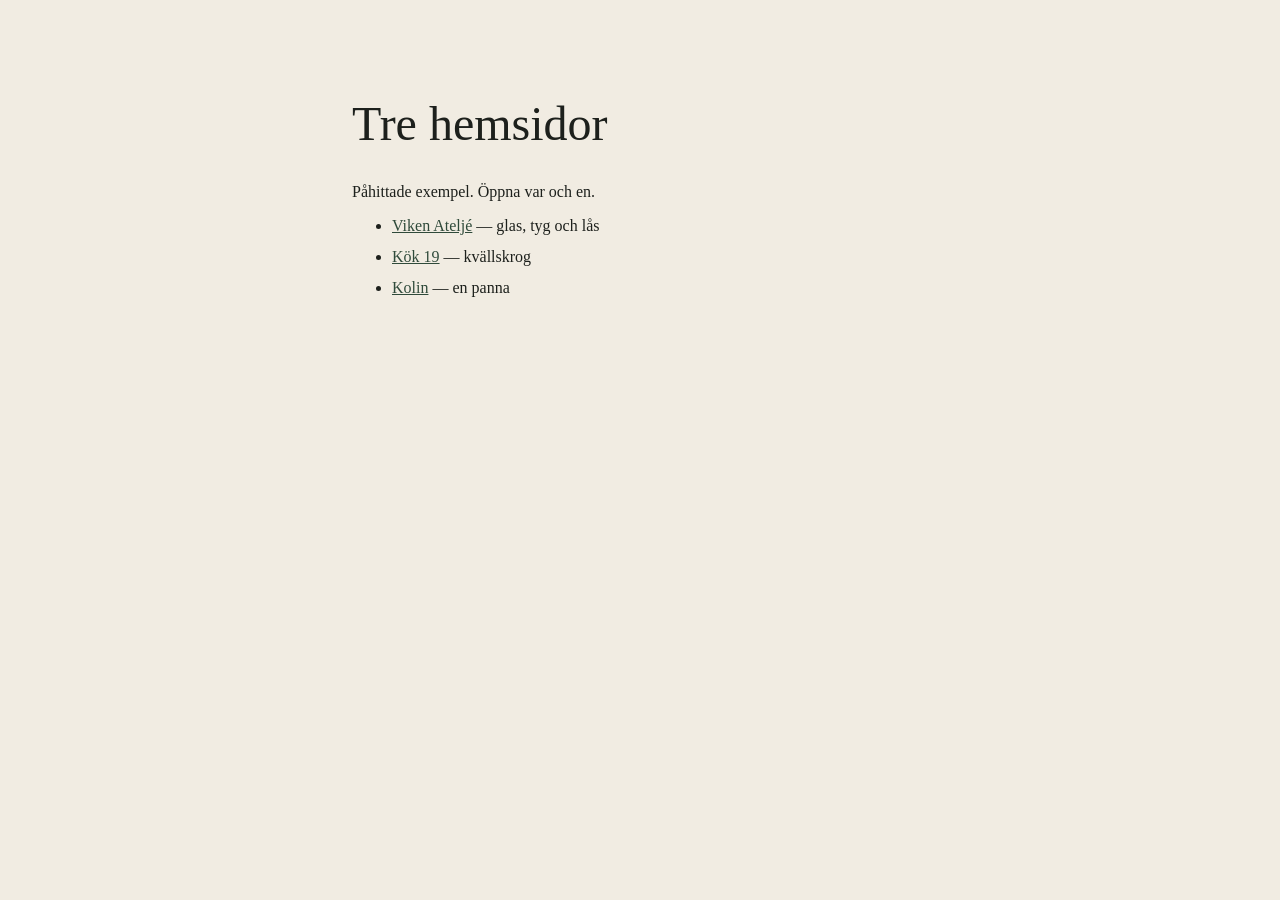
==== index.html @ 0de3a94e "Lägg till startsida och Pages-publicering" ====
<!DOCTYPE html>
<html lang="sv">
<head>
<meta charset="utf-8">
<meta name="viewport" content="width=device-width, initial-scale=1">
<title>Demohemsidor</title>
<style>
body{margin:0;background:#f1ece2;color:#1d201c;font-family:Georgia,serif}
main{max-width:36rem;margin:0 auto;padding:4rem 1.25rem}
a{color:#2f4a3a}
h1{font-weight:400;font-size:3rem}
li{margin:.8rem 0}
</style>
</head>
<body>
<main>
<h1>Tre hemsidor</h1>
<p>Påhittade exempel. Öppna var och en.</p>
<ul>
<li><a href="viken.html">Viken Ateljé</a> — glas, tyg och lås</li>
<li><a href="kok.html">Kök 19</a> — kvällskrog</li>
<li><a href="kolin.html">Kolin</a> — en panna</li>
</ul>
</main>
</body>
</html>
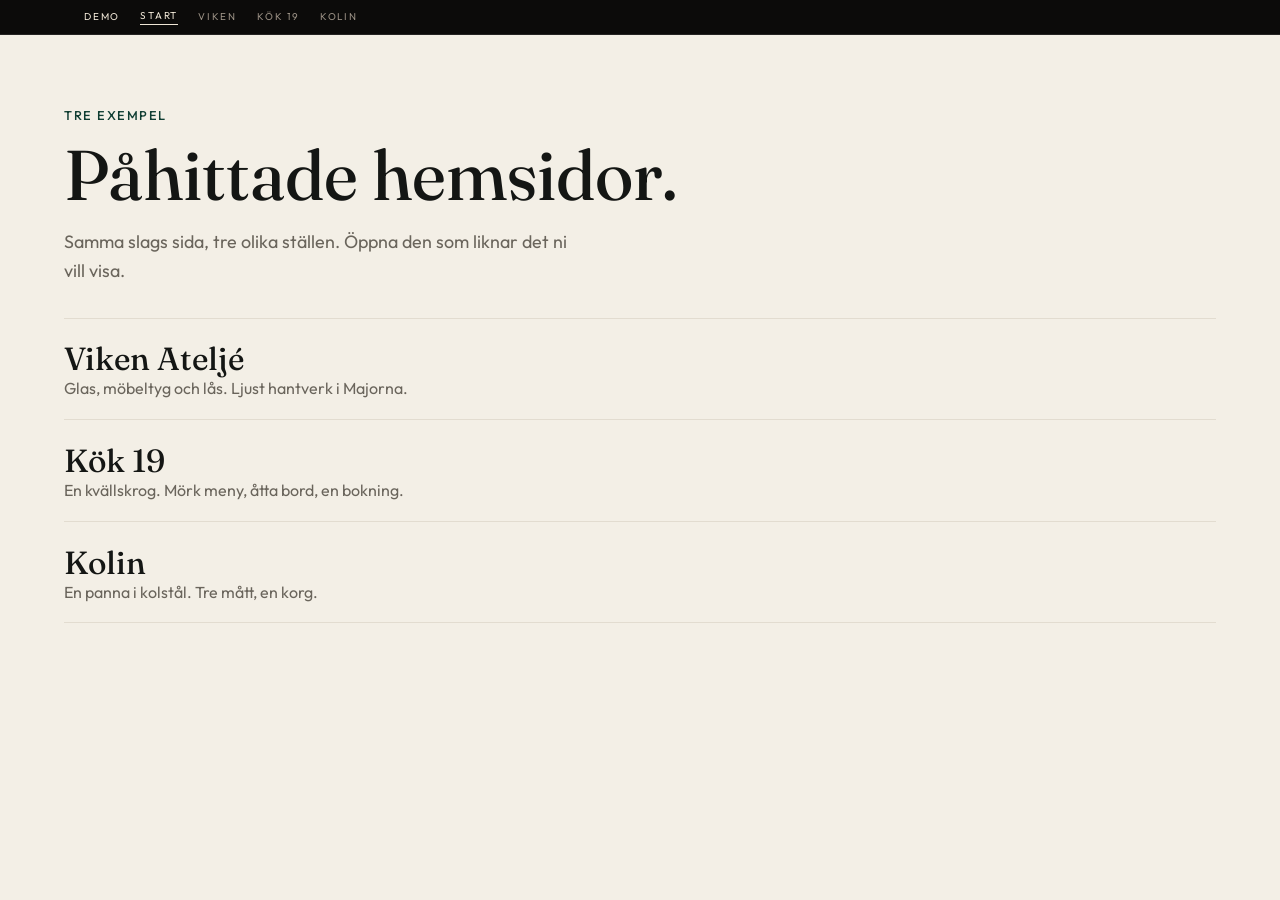
==== commit 61b4f5a7: "Lägg in de tre demohemsidorna så de går att öppna publikt. Viken, Kök 19 och Kolin ligger som egna s" ====
--- a/index.html
+++ b/index.html
@@ -4,23 +4,29 @@
 <meta charset="utf-8">
 <meta name="viewport" content="width=device-width, initial-scale=1">
 <title>Demohemsidor</title>
-<style>
-body{margin:0;background:#f1ece2;color:#1d201c;font-family:Georgia,serif}
-main{max-width:36rem;margin:0 auto;padding:4rem 1.25rem}
-a{color:#2f4a3a}
-h1{font-weight:400;font-size:3rem}
-li{margin:.8rem 0}
-</style>
+<link rel="preconnect" href="https://fonts.googleapis.com">
+<link href="https://fonts.googleapis.com/css2?family=Fraunces:opsz,wght@9..144,460;9..144,560&family=Outfit:wght@400;500;600&display=swap" rel="stylesheet">
+<link rel="stylesheet" href="assets/site.css">
 </head>
 <body>
-<main>
-<h1>Tre hemsidor</h1>
-<p>Påhittade exempel. Öppna var och en.</p>
-<ul>
-<li><a href="viken.html">Viken Ateljé</a> — glas, tyg och lås</li>
-<li><a href="kok.html">Kök 19</a> — kvällskrog</li>
-<li><a href="kolin.html">Kolin</a> — en panna</li>
-</ul>
-</main>
+  <header class="bar">
+    <div class="wrap">
+      <span>Demo</span>
+      <a href="index.html" class="on">Start</a>
+      <a href="viken.html">Viken</a>
+      <a href="kok.html">Kök 19</a>
+      <a href="kolin.html">Kolin</a>
+    </div>
+  </header>
+  <main class="wrap section">
+    <p class="kicker">Tre exempel</p>
+    <h1 style="margin-top:1rem">Påhittade hemsidor.</h1>
+    <p class="lede">Samma slags sida, tre olika ställen. Öppna den som liknar det ni vill visa.</p>
+    <ul class="index-list">
+      <li><a href="viken.html"><strong>Viken Ateljé</strong><span>Glas, möbeltyg och lås. Ljust hantverk i Majorna.</span></a></li>
+      <li><a href="kok.html"><strong>Kök 19</strong><span>En kvällskrog. Mörk meny, åtta bord, en bokning.</span></a></li>
+      <li><a href="kolin.html"><strong>Kolin</strong><span>En panna i kolstål. Tre mått, en korg.</span></a></li>
+    </ul>
+  </main>
 </body>
 </html>
--- a/assets/site.css
+++ b/assets/site.css
@@ -0,0 +1,197 @@
+:root {
+  --paper: #f3efe6;
+  --ink: #141614;
+  --muted: #6a655c;
+  --line: #e2dcd0;
+  --card: #faf8f4;
+  --pine: #0f3d32;
+  --foam: #efeae1;
+  --sans: "Outfit", ui-sans-serif, system-ui, sans-serif;
+  --display: "Fraunces", ui-serif, Georgia, serif;
+}
+* { box-sizing: border-box; }
+html { scroll-behavior: smooth; }
+body {
+  margin: 0;
+  background: var(--paper);
+  color: var(--ink);
+  font-family: var(--sans);
+  -webkit-font-smoothing: antialiased;
+}
+h1, h2, h3 { font-family: var(--display); font-weight: 460; text-wrap: balance; margin: 0; }
+p { text-wrap: pretty; }
+a { color: inherit; }
+button, a.btn { cursor: pointer; font: inherit; color: inherit; }
+img { max-width: 100%; display: block; }
+.wrap { max-width: 72rem; margin: 0 auto; padding: 0 1.25rem; }
+.bar {
+  position: sticky; top: 0; z-index: 50;
+  background: #0c0b0a; color: #efe6d6;
+  border-bottom: 1px solid rgba(255,255,255,.1);
+}
+.bar .wrap {
+  display: flex; align-items: center; gap: 1.25rem;
+  overflow-x: auto; padding-top: .55rem; padding-bottom: .55rem;
+  font-size: .62rem; letter-spacing: .18em; text-transform: uppercase;
+}
+.bar a { text-decoration: none; color: #9a9084; white-space: nowrap; }
+.bar a.on { color: #efe6d6; border-bottom: 1px solid #efe6d6; padding-bottom: 2px; }
+.top {
+  position: sticky; top: 2.05rem; z-index: 30;
+  background: color-mix(in srgb, var(--paper) 90%, transparent);
+  backdrop-filter: blur(10px);
+  border-bottom: 1px solid color-mix(in srgb, var(--line) 80%, transparent);
+}
+.top .wrap { display: flex; align-items: center; justify-content: space-between; height: 4rem; }
+.brand { display: flex; align-items: center; gap: .75rem; text-decoration: none; background: none; border: 0; padding: 0; }
+.brand span { font-size: .8rem; font-weight: 500; letter-spacing: .16em; text-transform: uppercase; }
+.btn {
+  display: inline-flex; align-items: center; justify-content: center;
+  min-height: 3rem; padding: 0 1.35rem;
+  background: var(--pine); color: var(--paper);
+  border: 0; text-decoration: none;
+  letter-spacing: .16em; text-transform: uppercase; font-size: .68rem; font-weight: 500;
+}
+.btn.ink { background: var(--ink); }
+.btn.ghost { background: var(--card); color: var(--ink); border: 1px solid var(--line); }
+.btn.sm { min-height: 2.6rem; padding: 0 1rem; }
+.chip {
+  min-height: 2.75rem; padding: 0 1rem;
+  border: 1px solid var(--line); background: var(--card); color: var(--ink);
+  letter-spacing: .08em; text-transform: uppercase; font-size: .72rem;
+}
+.chip.on, .pick.on { background: var(--ink); color: var(--paper); border-color: var(--ink); }
+.pick.pine.on { background: var(--pine); border-color: var(--pine); color: var(--paper); }
+.nav {
+  position: sticky; top: 6.05rem; z-index: 25;
+  border-bottom: 1px solid var(--line); background: var(--paper);
+}
+.nav .inner { position: relative; display: flex; flex-wrap: wrap; gap: .75rem; align-items: center; padding: .75rem 0; }
+.nav-btn {
+  width: 100%; max-width: 20rem; min-height: 3.5rem;
+  display: flex; align-items: center; justify-content: space-between;
+  border: 1px solid var(--line); background: transparent; padding: 0 1rem; text-align: left;
+}
+.nav-btn small { display: block; letter-spacing: .16em; text-transform: uppercase; color: var(--muted); font-size: .65rem; }
+.nav-btn strong { font-family: var(--display); font-size: 1.5rem; font-weight: 460; }
+.menu {
+  position: absolute; left: 0; top: 100%; z-index: 40;
+  width: min(20rem, calc(100% - 0px));
+  border: 1px solid var(--line); border-top: 0; background: var(--card); margin: 0; padding: 0; list-style: none;
+}
+.menu button { width: 100%; text-align: left; background: transparent; border: 0; padding: .75rem 1rem; }
+.menu button.on { background: var(--paper); }
+.menu strong { display: block; font-family: var(--display); font-size: 1.2rem; font-weight: 460; }
+.menu span { color: var(--muted); font-size: .75rem; }
+.hint { max-width: 28rem; color: var(--muted); font-size: .9rem; line-height: 1.5; margin: 0; }
+.hero { display: grid; gap: 2.5rem; align-items: end; padding: 4rem 0 4.5rem; }
+.kicker { letter-spacing: .12em; text-transform: uppercase; color: var(--pine); font-size: .8rem; font-weight: 500; margin: 0; }
+h1 { font-size: clamp(2.7rem, 6vw, 4.4rem); line-height: 1.02; }
+.lede { font-size: 1.12rem; color: var(--muted); max-width: 34rem; line-height: 1.6; }
+.actions { display: flex; flex-wrap: wrap; gap: .75rem; margin-top: 1.6rem; }
+.shot { width: 100%; object-fit: cover; }
+.cap { color: var(--muted); margin: .7rem 0 0; font-size: .9rem; }
+.band { border-top: 1px solid var(--line); border-bottom: 1px solid var(--line); }
+.promises { display: grid; }
+.promises article { padding: 2rem 1.25rem; }
+.promises h3 { font-size: 1.6rem; }
+.promises p, .muted { color: var(--muted); }
+.section { padding: 4.5rem 0; }
+.section h2 { font-size: clamp(2.2rem, 4vw, 3.2rem); line-height: 1.05; }
+.row-between { display: flex; flex-wrap: wrap; align-items: end; justify-content: space-between; gap: 1.5rem; }
+.list { list-style: none; margin: 2.5rem 0 0; padding: 0; border-top: 1px solid var(--line); }
+.list li { display: grid; gap: .4rem; padding: 1.4rem 0; border-bottom: 1px solid var(--line); }
+.price { font-variant-numeric: tabular-nums; }
+.gallery { display: grid; grid-template-columns: 1fr 1fr; gap: .75rem; margin-top: 2rem; list-style: none; padding: 0; }
+.tile { position: relative; overflow: hidden; }
+.tile img { aspect-ratio: 4/5; width: 100%; object-fit: cover; }
+.tile span {
+  position: absolute; left: .75rem; bottom: .75rem;
+  color: var(--paper); font-size: .65rem; letter-spacing: .16em; text-transform: uppercase;
+}
+.compare { position: relative; aspect-ratio: 16/10; overflow: hidden; }
+.compare img { position: absolute; inset: 0; width: 100%; height: 100%; object-fit: cover; }
+.compare input { position: absolute; inset: 0; width: 100%; height: 100%; opacity: 0; cursor: ew-resize; margin: 0; }
+.hair { position: absolute; top: 0; bottom: 0; width: 1px; background: var(--paper); pointer-events: none; }
+.tag {
+  position: absolute; top: 1rem; font-size: .65rem; letter-spacing: .16em; text-transform: uppercase; pointer-events: none;
+}
+.hours { list-style: none; margin: 2rem 0 0; padding: 0; }
+.hours li { display: flex; justify-content: space-between; padding: .75rem 0; border-bottom: 1px solid var(--line); font-size: .95rem; }
+.quote { border-top: 1px solid var(--line); padding: 1.2rem 0; }
+.quote p { font-family: var(--display); font-size: 1.45rem; line-height: 1.25; margin: 0; }
+.quote small { display: block; margin-top: .7rem; letter-spacing: .14em; text-transform: uppercase; color: var(--muted); }
+.card { border: 1px solid var(--line); background: var(--card); padding: 1.25rem; }
+label span, .lbl { display: block; color: var(--muted); font-size: .85rem; margin-bottom: .4rem; }
+input, textarea {
+  width: 100%; min-height: 3rem; border: 1px solid var(--line); background: var(--paper);
+  color: var(--ink); padding: .7rem 1rem; font: inherit; outline: none;
+}
+textarea { min-height: 8rem; resize: none; }
+input:focus, textarea:focus { border-color: var(--pine); }
+.picks { display: flex; flex-wrap: wrap; gap: .5rem; }
+.grid-2 { display: grid; gap: 2.5rem; }
+.faq { background: var(--ink); color: var(--paper); }
+.faq .muted, .faq p { color: color-mix(in srgb, var(--paper) 75%, transparent); }
+.faq-item { border-bottom: 1px solid color-mix(in srgb, var(--paper) 15%, transparent); }
+.faq-item button {
+  width: 100%; display: flex; justify-content: space-between; gap: 1rem;
+  background: none; border: 0; color: inherit; text-align: left; padding: 1.2rem 0;
+  font-family: var(--display); font-size: 1.45rem;
+}
+.tables { display: grid; grid-template-columns: repeat(4, 1fr); gap: .5rem; }
+.tables button {
+  min-height: 4rem; border: 1px solid var(--line); background: var(--paper); color: var(--ink);
+  display: flex; flex-direction: column; align-items: center; justify-content: center;
+}
+.tables button small { color: inherit; opacity: .75; }
+.tables button.on { background: var(--pine); color: var(--paper); border-color: var(--pine); }
+.tables button:disabled { opacity: .4; cursor: not-allowed; }
+.step { width: 2.75rem; height: 2.75rem; border: 1px solid var(--line); background: transparent; }
+.sizes button {
+  width: 100%; display: grid; gap: .35rem; text-align: left;
+  background: none; border: 0; border-bottom: 1px solid var(--line); padding: 1.4rem 0; color: var(--muted);
+}
+.sizes button.on { color: var(--ink); }
+.sizes .cm { font-family: var(--display); font-size: 2.2rem; color: var(--ink); }
+footer { border-top: 1px solid var(--line); }
+footer .wrap { display: flex; flex-wrap: wrap; justify-content: space-between; gap: .5rem; padding-top: 2rem; padding-bottom: 2rem; color: var(--muted); font-size: .9rem; }
+.insight { font-family: var(--display); font-style: italic; color: var(--muted); font-size: .95rem; margin: 0 0 1rem; }
+.index-list { list-style: none; padding: 0; margin: 2rem 0 0; }
+.index-list a {
+  display: block; padding: 1.3rem 0; border-top: 1px solid var(--line); text-decoration: none;
+}
+.index-list li:last-child a { border-bottom: 1px solid var(--line); }
+.index-list strong { display: block; font-family: var(--display); font-size: 2rem; font-weight: 460; }
+.index-list span { color: var(--muted); }
+.err { color: var(--pine); font-size: .9rem; }
+.theme-kok {
+  --paper: #0c0b0a; --ink: #efe6d6; --muted: #9a9084; --line: #2a2622;
+  --card: #141210; --pine: #c4b49a; --foam: #141210;
+}
+.theme-kolin {
+  --paper: #e4e2de; --ink: #161616; --muted: #5c5a56; --line: #cbc7c0;
+  --card: #f4f2ee; --pine: #7a2e24;
+}
+@keyframes rise {
+  from { opacity: 0; transform: translateY(12px); }
+  to { opacity: 1; transform: none; }
+}
+[data-panel]:not([hidden]) { animation: rise .5s cubic-bezier(.2,0,0,1); }
+@media (min-width: 800px) {
+  .hero.v { grid-template-columns: 7fr 5fr; }
+  .hero.k { grid-template-columns: 1fr 1fr; }
+  .hero.c { grid-template-columns: 5fr 7fr; }
+  .promises { grid-template-columns: 1fr 1fr 1fr; }
+  .promises article + article { border-left: 1px solid var(--line); }
+  .split { grid-template-columns: 1fr 1fr; }
+  .split-4 { grid-template-columns: 5fr 7fr; }
+  .split-5 { grid-template-columns: 4fr 8fr; }
+  .list li, .sizes button { grid-template-columns: 1fr auto; align-items: baseline; }
+  .sizes button { grid-template-columns: 8rem 1fr auto; }
+  .gallery { grid-template-columns: 1fr 1fr 1fr; }
+  .nav-btn { width: 20rem; }
+}
+@media (prefers-reduced-motion: reduce) {
+  * { animation: none !important; transition: none !important; }
+}
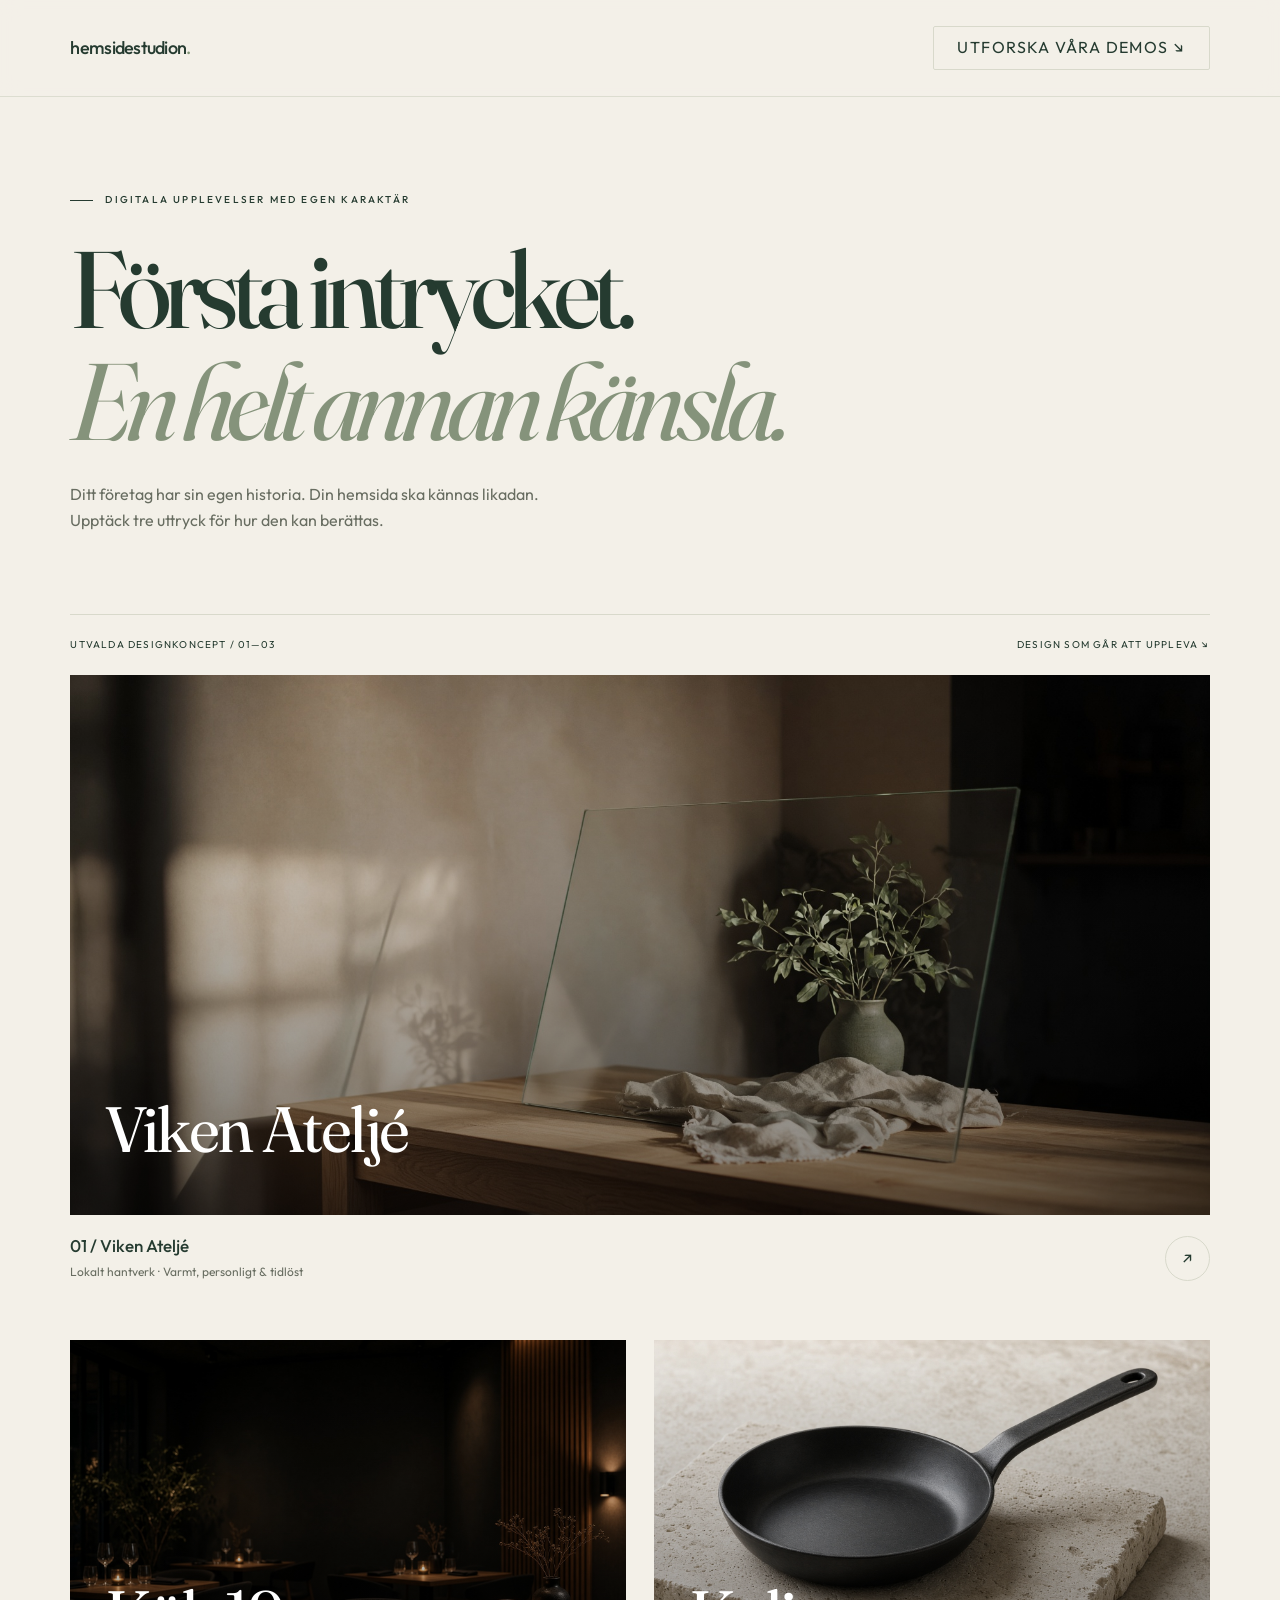
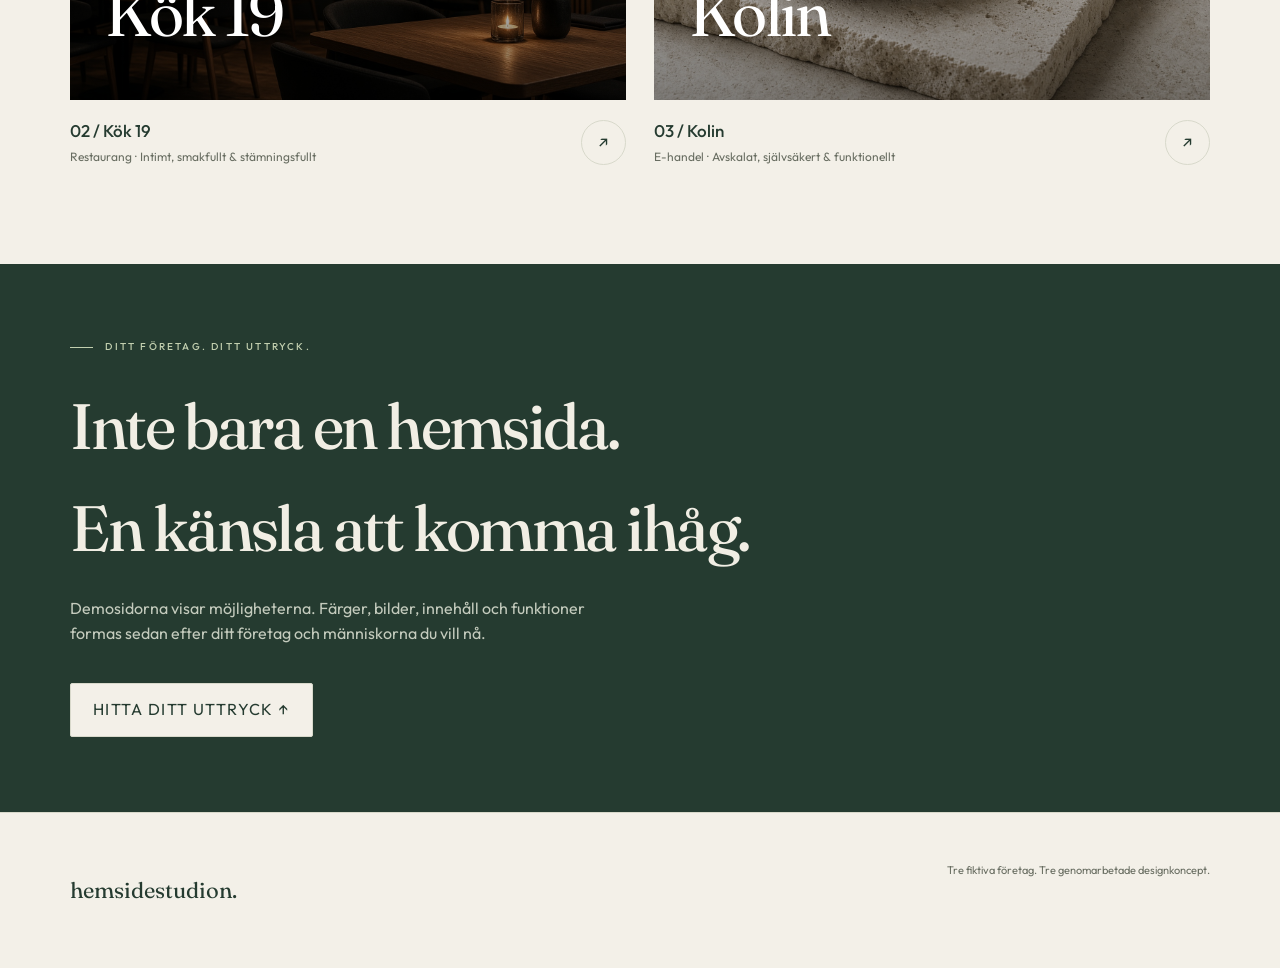
==== commit 51d489e2: "Redesign three demos with distinct premium visual identities" ====
--- a/index.html
+++ b/index.html
@@ -1,32 +1,25 @@
 <!DOCTYPE html>
 <html lang="sv">
 <head>
-<meta charset="utf-8">
-<meta name="viewport" content="width=device-width, initial-scale=1">
-<title>Demohemsidor</title>
+<meta charset="utf-8"><meta name="viewport" content="width=device-width, initial-scale=1">
+<title>Hemsidestudion — Tre uttryck. Din nästa hemsida.</title>
+<meta name="description" content="Utforska tre skräddarsydda designkoncept för hantverk, restaurang och e-handel. Hemsidor med känsla, karaktär och genomtänkta detaljer.">
 <link rel="preconnect" href="https://fonts.googleapis.com">
 <link href="https://fonts.googleapis.com/css2?family=Fraunces:opsz,wght@9..144,460;9..144,560&family=Outfit:wght@400;500;600&display=swap" rel="stylesheet">
-<link rel="stylesheet" href="assets/site.css">
+<link rel="stylesheet" href="assets/site.css"><link rel="stylesheet" href="assets/premium.css">
 </head>
-<body>
-  <header class="bar">
-    <div class="wrap">
-      <span>Demo</span>
-      <a href="index.html" class="on">Start</a>
-      <a href="viken.html">Viken</a>
-      <a href="kok.html">Kök 19</a>
-      <a href="kolin.html">Kolin</a>
-    </div>
-  </header>
-  <main class="wrap section">
-    <p class="kicker">Tre exempel</p>
-    <h1 style="margin-top:1rem">Påhittade hemsidor.</h1>
-    <p class="lede">Samma slags sida, tre olika ställen. Öppna den som liknar det ni vill visa.</p>
-    <ul class="index-list">
-      <li><a href="viken.html"><strong>Viken Ateljé</strong><span>Glas, möbeltyg och lås. Ljust hantverk i Majorna.</span></a></li>
-      <li><a href="kok.html"><strong>Kök 19</strong><span>En kvällskrog. Mörk meny, åtta bord, en bokning.</span></a></li>
-      <li><a href="kolin.html"><strong>Kolin</strong><span>En panna i kolstål. Tre mått, en korg.</span></a></li>
-    </ul>
-  </main>
-</body>
-</html>
+<body class="portfolio">
+<a class="skip-link" href="#main-content">Till innehållet</a>
+<header class="top"><div class="wrap"><a class="brand" href="index.html"><span>hemsidestudion<span style="color:#819576">.</span></span></a><a class="btn ghost sm" href="#koncept">Utforska våra demos ↘</a></div></header>
+<main id="main-content" class="wrap">
+<section class="portfolio-intro"><p class="kicker">Digitala upplevelser med egen karaktär</p><h1>Första intrycket.<br><em>En helt annan känsla.</em></h1><p class="lede">Ditt företag har sin egen historia. Din hemsida ska kännas likadan. Upptäck tre uttryck för hur den kan berättas.</p></section>
+<div class="portfolio-meta" id="koncept"><span>Utvalda designkoncept / 01—03</span><span>Design som går att uppleva ↘</span></div>
+<section class="showcase" aria-label="Utforska demosidorna">
+<a class="project" href="viken.html"><div class="project-image"><img src="media/workshop.jpg" alt="Varm och ljus hantverksateljé med arbetsbänk"><div class="project-overlay">Viken Ateljé</div></div><div class="project-meta"><div><h2>01 / Viken Ateljé</h2><p>Lokalt hantverk · Varmt, personligt & tidlöst</p></div><span class="project-arrow" aria-hidden="true">↗</span></div></a>
+<a class="project" href="kok.html"><div class="project-image"><img src="media/kok-room.jpg" alt="Stämningsfull kvällskrog med varmt ljus" loading="lazy"><div class="project-overlay">Kök 19</div></div><div class="project-meta"><div><h2>02 / Kök 19</h2><p>Restaurang · Intimt, smakfullt & stämningsfullt</p></div><span class="project-arrow" aria-hidden="true">↗</span></div></a>
+<a class="project" href="kolin.html"><div class="project-image"><img src="media/kolin-panna.jpg" alt="Kolstålspanna mot en naturlig stenyta" loading="lazy"><div class="project-overlay">Kolin</div></div><div class="project-meta"><div><h2>03 / Kolin</h2><p>E-handel · Avskalat, självsäkert & funktionellt</p></div><span class="project-arrow" aria-hidden="true">↗</span></div></a>
+</section>
+</main>
+<section class="portfolio-end"><div class="wrap"><p class="kicker" style="color:#c2cfaf">Ditt företag. Ditt uttryck.</p><h2 style="margin-top:20px">Inte bara en hemsida.<br>En känsla att komma ihåg.</h2><p>Demosidorna visar möjligheterna. Färger, bilder, innehåll och funktioner formas sedan efter ditt företag och människorna du vill nå.</p><a href="#koncept" class="btn ghost" style="background:#f3f0e8;margin-top:20px">Hitta ditt uttryck ↑</a></div></section>
+<footer><div class="wrap"><p>hemsidestudion.</p><p>Tre fiktiva företag. Tre genomarbetade designkoncept.</p></div></footer>
+</body></html>
--- a/assets/premium.css
+++ b/assets/premium.css
@@ -0,0 +1,12 @@
+/* Art direction shared by the three independent demo concepts. */
+:root{--paper:#f2efe7;--ink:#253e34;--muted:#686d61;--line:#d8d9cb;--pine:#284e3c;--card:#faf9f3}
+[hidden]{display:none!important}body{line-height:1.6}button{cursor:pointer}a,button,input,textarea{touch-action:manipulation}a:focus-visible,button:focus-visible,input:focus-visible,textarea:focus-visible{outline:2px solid var(--pine);outline-offset:5px}::selection{background:#bdccae;color:#17271e}.wrap{max-width:1440px;padding-left:5.5%;padding-right:5.5%}.bar{position:relative;background:#20392f;color:#faf8ed}.bar .wrap{min-height:36px;font-size:10px;letter-spacing:.14em}.bar a{color:#c1cbbf}.bar .wrap>span{margin-right:auto;color:#e4e9dc}.bar a.on{color:#fff}.top{top:0;background:color-mix(in srgb,var(--paper) 94%,transparent)}.top .wrap{height:96px}.brand span{font-family:var(--display);font-size:27px;letter-spacing:-.04em!important;text-transform:none}.brand svg{width:36px;height:36px}.btn{min-height:54px;font-size:11px;letter-spacing:.09em;border-radius:2px;transition:transform .25s,background .25s,box-shadow .25s;color:var(--paper)!important}.btn:hover{transform:translateY(-3px);box-shadow:0 8px 22px #0002}.btn.ghost{color:var(--ink)!important;background:transparent}.btn.sm{min-height:44px;padding:0 23px}.nav{position:relative;top:auto;background:var(--paper)}.nav .inner{padding-top:13px;padding-bottom:13px}.nav-btn{display:none}.nav .hint{display:none}.nav .menu{position:static;display:flex;gap:32px;width:100%;border:0;background:none}.menu li{list-style:none}.menu button{padding:8px 0;color:var(--muted);position:relative}.menu button strong{font-family:var(--sans);font-size:12px;font-weight:400;letter-spacing:.04em}.menu button span{display:none}.menu button.on{background:none;color:var(--ink)}.menu button.on:after{content:'';position:absolute;bottom:0;left:0;width:100%;height:2px;background:var(--pine)}.hero{gap:5%;padding-top:64px;padding-bottom:76px;align-items:center;min-height:650px}.hero h1{font-size:clamp(56px,6.7vw,100px);line-height:1.01;letter-spacing:-.065em;max-width:10ch;font-weight:460}.hero .lede{font-size:16px;line-height:1.8;max-width:390px;margin-top:27px}.kicker{font-size:10px;letter-spacing:.22em;font-weight:500}.kicker:before{content:'';display:inline-block;width:23px;height:1px;background:currentColor;vertical-align:middle;margin-right:12px}.hero .actions{margin-top:32px}.hero figure{position:relative}.hero .shot{height:510px;object-fit:cover;aspect-ratio:auto!important}.hero.v .shot{border-radius:46% 46% 3px 3px}.hero.v figure:after{content:'OMSORG I VARJE DETALJ';position:absolute;right:-20px;bottom:42px;width:116px;height:116px;border-radius:50%;background:#d6dfba;color:#28432f;display:grid;place-items:center;text-align:center;font-size:10px;letter-spacing:.12em;padding:20px;transform:rotate(12deg)}.cap{font-size:10px;letter-spacing:.08em;text-transform:uppercase;margin-top:16px}.section{padding-top:88px;padding-bottom:88px}.section h2{font-size:clamp(40px,4.7vw,68px);letter-spacing:-.045em;line-height:1.08}.promises{max-width:1280px;margin:auto}.promises article{padding:38px 5%}.promises h3{font-size:29px;letter-spacing:-.025em}.promises p{font-size:14px;max-width:280px}.band{background:color-mix(in srgb,var(--pine) 4%,var(--paper))}.insight{display:none}.list{margin-top:40px}.list li{padding:25px 0}.list h3{font-size:25px}.list .muted{font-size:14px}.chip{border-radius:2px;transition:background .2s}.chip:hover{border-color:var(--pine)}.gallery{gap:24px}.tile img{transition:transform .6s}.tile:hover img{transform:scale(1.045)}.tile:after{content:'';position:absolute;inset:50% 0 0;background:linear-gradient(transparent,#0008);pointer-events:none}.tile span{z-index:1;left:20px;bottom:20px;font-size:11px}.card{padding:32px;box-shadow:0 14px 45px #151b1305}.faq{background:#233e31;color:#f3efe6}.faq .section{max-width:1100px}.faq h2{color:#f3efe6}.faq-item button{font-size:25px}.faq-item p{line-height:1.8;max-width:720px}.hours li{padding:13px 0}.quote{padding:24px 0}.quote small{font-size:10px}.compare{border-radius:3px}.hair:after{content:'↔';position:absolute;top:45%;left:-22px;background:#f6f2e7;color:#20392f;width:45px;height:45px;border-radius:50%;display:grid;place-items:center}footer .wrap{padding-top:38px;padding-bottom:38px;font-size:11px}footer p:first-child{font-family:var(--display);font-size:22px;color:var(--ink)}.demo-note{font-size:10px;letter-spacing:.04em;padding:9px 5.5%;text-align:center;border-top:1px solid var(--line);color:var(--muted)}
+.theme-kok{--paper:#171a15;--ink:#eee7d7;--muted:#a8aa99;--line:#3a3e31;--card:#20241c;--pine:#d2d5ab;--display:'Cormorant Garamond',Georgia,serif}.theme-kok .bar{background:#10130f}.theme-kok .brand span{font-size:39px}.theme-kok .hero{position:relative;min-height:690px;isolation:isolate;grid-template-columns:1fr;padding-top:90px;padding-bottom:90px}.theme-kok .hero:after{content:'';position:absolute;inset:0;background:linear-gradient(90deg,#11170fea 0%,#11170fa8 40%,#11170f05 100%);z-index:-1}.theme-kok .hero>.shot{position:absolute;inset:0;width:100%;height:100%;z-index:-2;filter:brightness(.75);object-position:center 60%}.theme-kok .hero>div{max-width:650px}.theme-kok .hero h1{font-size:clamp(68px,8.7vw,126px);font-weight:400;letter-spacing:-.045em;max-width:9ch}.theme-kok .hero .lede{color:#dddccc}.theme-kok .hero .kicker{color:#e1d8b2}.theme-kok .hero .btn{background:#d7d6b1;color:#1b2118!important}.theme-kok .section h2{font-size:clamp(48px,5vw,76px)}.theme-kok .list{max-width:900px;margin-left:auto;margin-right:auto}.theme-kok .price{color:#d4c5a2}.theme-kok .tables button.on{color:#171a15}.theme-kok .btn{color:#171a15!important}.theme-kok .btn.ink{color:#171a15!important}.theme-kok .faq{background:#10130f}
+.theme-kolin{--paper:#e7e5de;--ink:#272823;--muted:#67675f;--line:#c7c8bd;--card:#f3f2eb;--pine:#8d3926;--display:'Outfit',Arial,sans-serif}.theme-kolin .bar{background:#262820}.theme-kolin .brand span{font-family:var(--sans);font-size:38px;font-weight:600;letter-spacing:-.065em!important}.theme-kolin .hero{gap:5%;min-height:650px}.theme-kolin .hero h1{font-size:clamp(64px,7.6vw,110px);font-weight:500;letter-spacing:-.075em;line-height:.98}.theme-kolin .hero .shot{height:560px;mix-blend-mode:multiply;object-fit:cover}.theme-kolin #hero-meta{border-top:1px solid var(--line);padding-top:20px;font-size:13px;letter-spacing:.1em}.theme-kolin .section h2{font-weight:500}.theme-kolin .sizes button{padding:30px 16px;transition:background .2s}.theme-kolin .sizes button:hover,.theme-kolin .sizes button.on{background:#d9dbcf}.theme-kolin .btn.ink{background:#272823}.editorial{display:grid;grid-template-columns:1fr 1fr;gap:7%;align-items:center}.editorial img{width:100%;height:440px;object-fit:cover}.editorial h2{margin-top:22px}.editorial .lede{font-size:15px}.detail-strip{display:flex;justify-content:space-between;gap:20px;flex-wrap:wrap;padding:23px 0;font-size:10px;letter-spacing:.13em;text-transform:uppercase}.theme-kok .detail-strip{color:#c9c8af}.theme-kolin .detail-strip{font-weight:500}
+.portfolio{--paper:#f3f0e8;--ink:#253b30;--pine:#253b30}.portfolio .top{position:relative}.portfolio .brand span{font-family:var(--sans);font-size:18px;letter-spacing:-.04em!important}.portfolio-intro{padding:95px 0 65px}.portfolio-intro h1{max-width:950px;font-size:clamp(56px,8.5vw,120px);letter-spacing:-.065em;line-height:1.03;margin:25px 0}.portfolio-intro h1 em{font-weight:400;color:#85937b}.portfolio-intro .lede{max-width:530px;font-size:16px}.portfolio-meta{display:flex;justify-content:space-between;border-top:1px solid var(--line);padding:22px 0;font-size:10px;text-transform:uppercase;letter-spacing:.12em}.showcase{display:grid;grid-template-columns:1fr 1fr;gap:55px 28px;padding-bottom:95px}.project{text-decoration:none;display:block;min-width:0}.project:first-child{grid-column:1/-1}.project-image{position:relative;overflow:hidden;background:#ddd}.project img{width:100%;height:360px;object-fit:cover;transition:transform .7s}.project:first-child img{height:540px}.project:hover img{transform:scale(1.035)}.project-overlay{position:absolute;inset:0;background:linear-gradient(transparent,#0007);display:flex;align-items:end;padding:35px;color:#fff;font-family:var(--display);font-size:clamp(40px,5vw,70px);letter-spacing:-.04em}.project-meta{display:flex;justify-content:space-between;align-items:center;padding-top:17px}.project-meta h2{font-family:var(--sans);font-size:17px;font-weight:500}.project-meta p{font-size:12px;margin:3px 0;color:var(--muted)}.project-arrow{width:45px;height:45px;border:1px solid var(--line);border-radius:50%;display:grid;place-items:center;transition:background .2s}.project:hover .project-arrow{background:var(--ink);color:var(--paper)}.portfolio-end{background:#253b30;color:#f1eee4;padding:75px 0}.portfolio-end h2{font-size:clamp(40px,5vw,70px);letter-spacing:-.04em;max-width:700px}.portfolio-end p{max-width:520px;color:#c4cbbd}
+@media(min-width:1000px){.hero.v{grid-template-columns:1.05fr 1fr}.hero.c{grid-template-columns:.85fr 1.15fr}}
+@media(max-width:799px){.wrap{padding-left:6%;padding-right:6%}.bar .wrap{gap:16px;font-size:9px}.top .wrap{height:77px}.brand span{font-size:23px}.nav .menu{gap:24px;overflow:auto;white-space:nowrap}.menu button{min-height:42px}.hero{padding-top:40px;padding-bottom:45px;min-height:auto;gap:35px}.hero h1{font-size:64px;max-width:12ch}.hero .shot{height:390px}.hero.v figure:after{right:-8px;width:98px;height:98px;font-size:9px}.section{padding-top:55px;padding-bottom:55px}.theme-kok .hero{min-height:660px;padding-top:65px;padding-bottom:65px}.theme-kok .hero:after{background:linear-gradient(90deg,#11170fde,#11170f60)}.theme-kok .hero h1{font-size:84px}.theme-kolin .hero .shot{height:390px}.theme-kolin .hero h1{font-size:76px}.promises article{padding:25px 6%}.promises article+article{border-top:1px solid var(--line)}.card{padding:23px}.editorial{grid-template-columns:1fr;gap:30px}.editorial img{height:340px}.detail-strip{gap:16px;font-size:9px}.portfolio-intro{padding-top:55px;padding-bottom:40px}.showcase{grid-template-columns:1fr;gap:35px}.project:first-child{grid-column:auto}.project img,.project:first-child img{height:350px}.project-overlay{padding:25px}.portfolio-meta{font-size:9px}.portfolio .top .btn{font-size:9px;padding:0 15px}.portfolio-end{padding:55px 0}.hero .lede{font-size:15px}}
+@media(prefers-reduced-motion:reduce){html{scroll-behavior:auto}*{transition:none!important;animation:none!important}}
+.skip-link{position:fixed;top:10px;left:10px;transform:translateY(-200%);z-index:100;background:var(--paper);color:var(--ink);padding:12px 20px}.skip-link:focus{transform:none} .theme-kok .hero .btn.ghost{background:transparent;color:#eee7d7!important;border-color:#92937c} main{scroll-margin-top:100px}
+.nav .wrap.inner{padding-left:5.5%;padding-right:5.5%}.theme-kok .hero{max-width:none}.theme-kok .hero:after{background:linear-gradient(90deg,#11170fd9 0%,#11170f80 45%,#11170f05 100%)}@media(max-width:799px){.nav .wrap.inner{padding-left:6%;padding-right:6%}}
+.bar .wrap{scrollbar-width:none}.bar .wrap::-webkit-scrollbar{display:none}@media(max-width:480px){.bar .wrap{gap:13px;font-size:8px;letter-spacing:.08em}.bar .wrap>span{white-space:nowrap}.hero.v h1{font-size:60px}}
